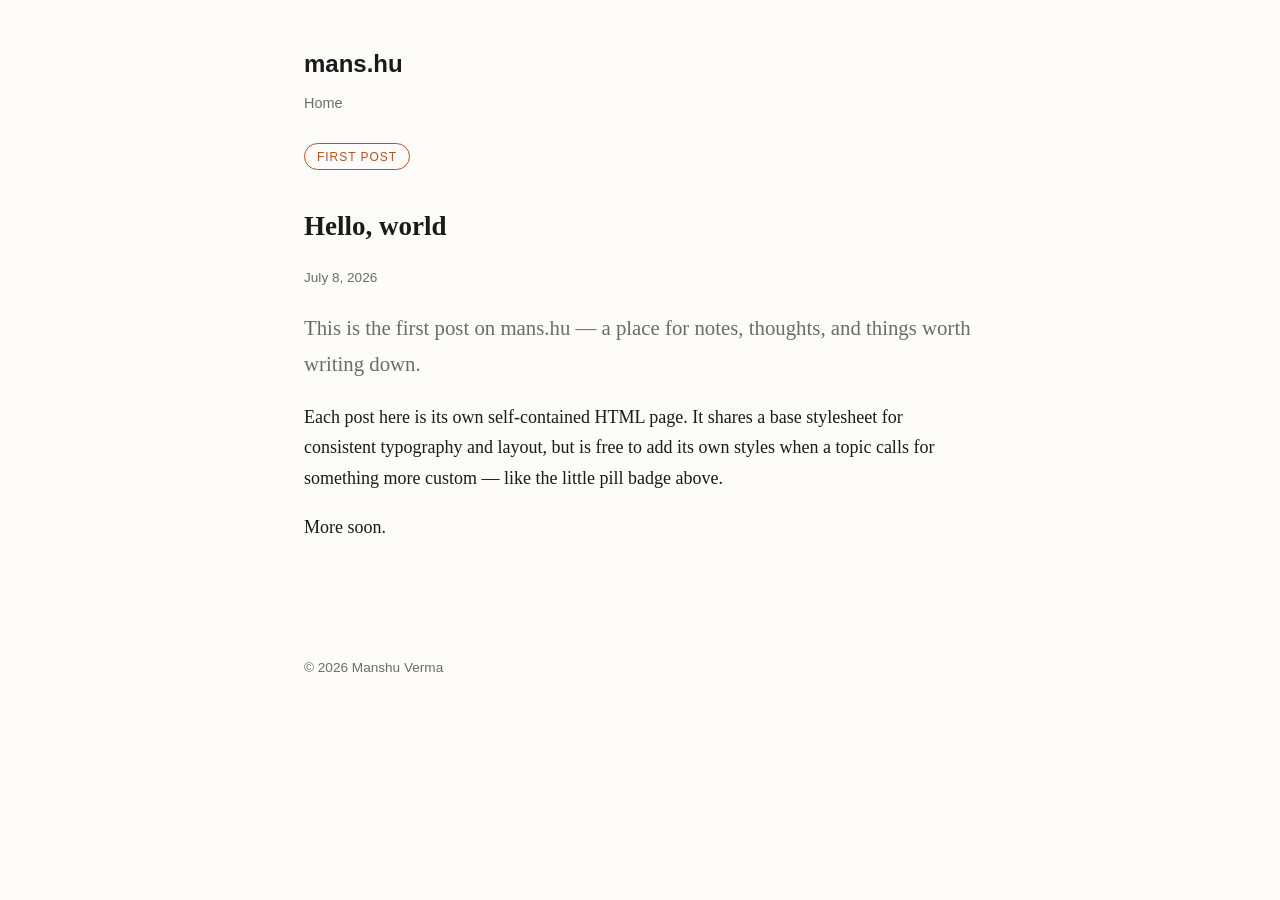
==== posts/2026-07-08-hello-world.html @ ea30312e "Scaffold static blog: base styles, homepage, first post Plain HTML/CSS, no build tool — each post is" ====
<!doctype html>
<html lang="en">
<head>
  <meta charset="utf-8">
  <meta name="viewport" content="width=device-width, initial-scale=1">
  <title>Hello, world — mans.hu</title>
  <meta name="description" content="The first post on mans.hu.">
  <link rel="stylesheet" href="/assets/css/base.css">
  <style>
    /* Post-specific touches — every post is free to add its own styling like this. */
    .lede {
      font-size: 1.3rem;
      color: var(--muted);
    }
    .stamp {
      display: inline-block;
      font-family: var(--font-sans);
      font-size: 0.75rem;
      letter-spacing: 0.08em;
      text-transform: uppercase;
      color: var(--accent);
      border: 1px solid var(--accent);
      border-radius: 999px;
      padding: 0.15rem 0.75rem;
      margin-bottom: 1rem;
    }
  </style>
</head>
<body>
  <header>
    <h1>mans.hu</h1>
    <nav>
      <a href="/">Home</a>
    </nav>
  </header>

  <main>
    <article>
      <span class="stamp">First post</span>
      <h1>Hello, world</h1>
      <p class="post-date">July 8, 2026</p>
      <p class="lede">This is the first post on mans.hu — a place for notes, thoughts, and things worth writing down.</p>
      <p>Each post here is its own self-contained HTML page. It shares a base stylesheet for consistent typography and layout, but is free to add its own styles when a topic calls for something more custom — like the little pill badge above.</p>
      <p>More soon.</p>
    </article>
  </main>

  <footer>
    &copy; 2026 Manshu Verma
  </footer>
</body>
</html>
---- assets/css/base.css ----
/* Shared base styles for mans.hu — typography, layout, light/dark mode.
   Individual posts may add their own <style> block to override or extend this. */

:root {
  color-scheme: light dark;
  --bg: #fdfcfb;
  --fg: #1a1a1a;
  --muted: #6b6b6b;
  --accent: #b3541e;
  --border: #e7e2dc;
  --max-width: 42rem;
  --font-serif: "Iowan Old Style", "Palatino Linotype", Georgia, serif;
  --font-sans: -apple-system, BlinkMacSystemFont, "Segoe UI", Helvetica, Arial, sans-serif;
}

@media (prefers-color-scheme: dark) {
  :root {
    --bg: #161513;
    --fg: #e9e6e1;
    --muted: #9b968f;
    --accent: #e08a4f;
    --border: #2c2a26;
  }
}

* {
  box-sizing: border-box;
}

html {
  -webkit-text-size-adjust: 100%;
}

body {
  margin: 0;
  padding: 0 1.25rem;
  background: var(--bg);
  color: var(--fg);
  font-family: var(--font-serif);
  font-size: 1.125rem;
  line-height: 1.7;
}

main, header, footer {
  max-width: var(--max-width);
  margin: 0 auto;
}

header {
  padding: 3rem 0 1.5rem;
}

header h1 {
  font-size: 1.5rem;
  margin: 0 0 0.25rem;
  font-family: var(--font-sans);
  font-weight: 600;
}

header p {
  margin: 0;
  color: var(--muted);
  font-family: var(--font-sans);
  font-size: 0.95rem;
}

nav {
  font-family: var(--font-sans);
  font-size: 0.9rem;
  margin-top: 0.75rem;
}

nav a {
  color: var(--muted);
  text-decoration: none;
  margin-right: 1rem;
}

nav a:hover {
  color: var(--accent);
}

main {
  padding-bottom: 4rem;
}

h1, h2, h3 {
  line-height: 1.3;
}

a {
  color: var(--accent);
}

a:hover {
  text-decoration: none;
}

pre, code {
  font-family: "SF Mono", Menlo, Consolas, monospace;
  font-size: 0.9em;
}

pre {
  background: rgba(127, 127, 127, 0.1);
  padding: 1rem;
  border-radius: 6px;
  overflow-x: auto;
}

blockquote {
  margin: 1.5rem 0;
  padding-left: 1rem;
  border-left: 3px solid var(--border);
  color: var(--muted);
}

img {
  max-width: 100%;
  border-radius: 4px;
}

hr {
  border: none;
  border-top: 1px solid var(--border);
  margin: 2rem 0;
}

.post-list {
  list-style: none;
  padding: 0;
  margin: 0;
}

.post-list li {
  padding: 1rem 0;
  border-bottom: 1px solid var(--border);
}

.post-list li:first-child {
  padding-top: 0;
}

.post-list a {
  font-family: var(--font-sans);
  font-weight: 600;
  font-size: 1.1rem;
  text-decoration: none;
  color: var(--fg);
}

.post-list a:hover {
  color: var(--accent);
}

.post-date {
  display: block;
  font-family: var(--font-sans);
  font-size: 0.85rem;
  color: var(--muted);
  margin-top: 0.25rem;
}

footer {
  padding: 2rem 0 3rem;
  font-family: var(--font-sans);
  font-size: 0.85rem;
  color: var(--muted);
}
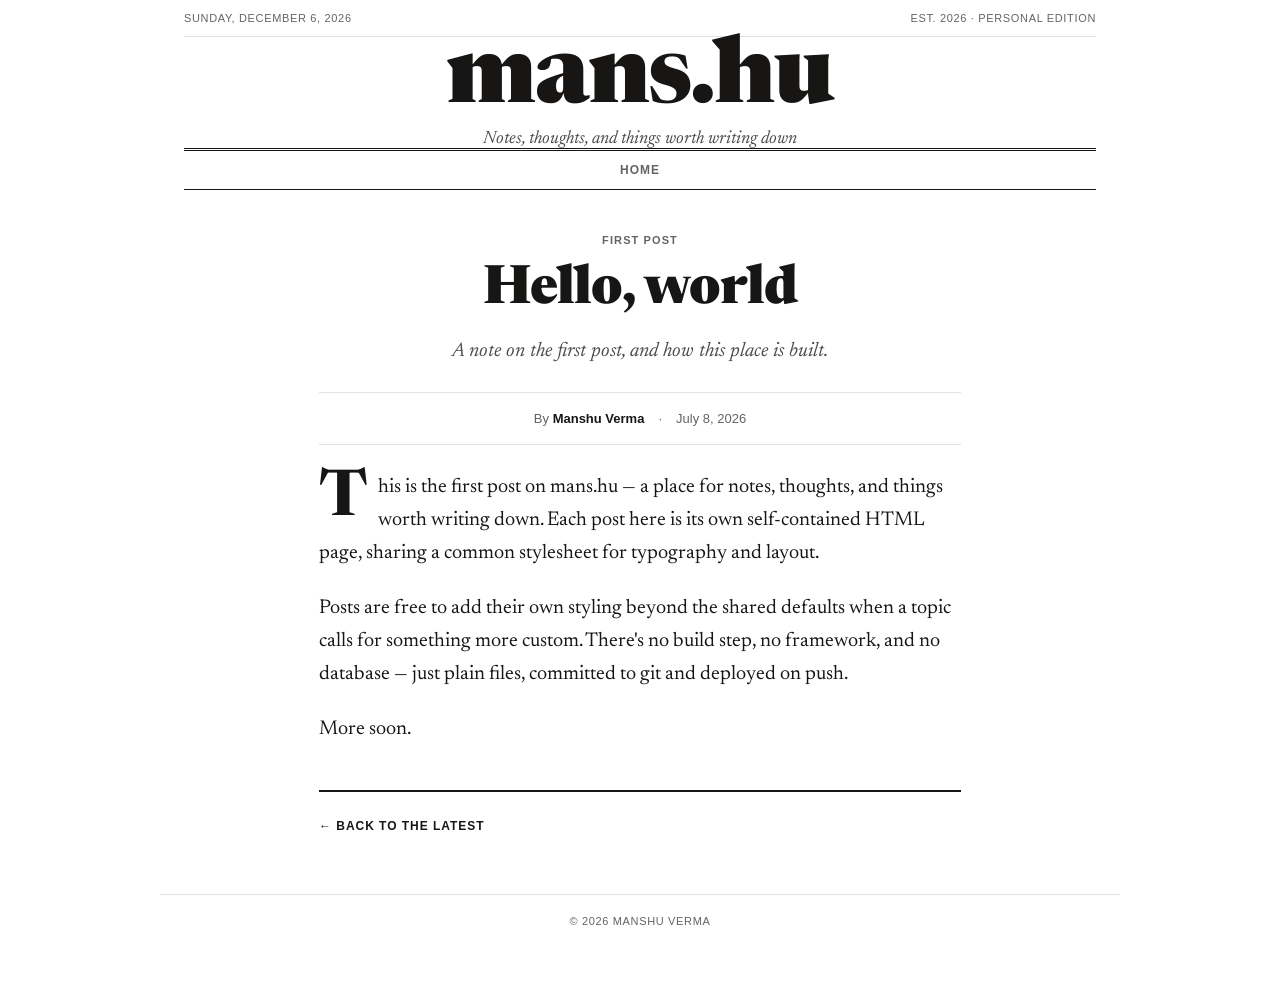
==== commit 530ea1e8: "Redesign as black & white editorial layout, add life-in-weeks post Adopt masthead/lead/story/prose l" ====
--- a/posts/2026-07-08-hello-world.html
+++ b/posts/2026-07-08-hello-world.html
@@ -5,48 +5,59 @@
   <meta name="viewport" content="width=device-width, initial-scale=1">
   <title>Hello, world — mans.hu</title>
   <meta name="description" content="The first post on mans.hu.">
-  <link rel="stylesheet" href="/assets/css/base.css">
-  <style>
-    /* Post-specific touches — every post is free to add its own styling like this. */
-    .lede {
-      font-size: 1.3rem;
-      color: var(--muted);
-    }
-    .stamp {
-      display: inline-block;
-      font-family: var(--font-sans);
-      font-size: 0.75rem;
-      letter-spacing: 0.08em;
-      text-transform: uppercase;
-      color: var(--accent);
-      border: 1px solid var(--accent);
-      border-radius: 999px;
-      padding: 0.15rem 0.75rem;
-      margin-bottom: 1rem;
-    }
-  </style>
+  <link rel="preconnect" href="https://fonts.googleapis.com">
+  <link rel="preconnect" href="https://fonts.gstatic.com" crossorigin>
+  <link href="https://fonts.googleapis.com/css2?family=Newsreader:ital,opsz,wght@0,6..72,400..800;1,6..72,400..500&display=swap" rel="stylesheet">
+  <link rel="stylesheet" href="../assets/css/base.css">
 </head>
 <body>
-  <header>
-    <h1>mans.hu</h1>
-    <nav>
-      <a href="/">Home</a>
+
+  <header class="masthead">
+    <div class="masthead__bar">
+      <span id="dateline"></span>
+      <span>Est. 2026 &middot; Personal edition</span>
+    </div>
+    <a class="masthead__brand" href="../index.html">
+      <div class="masthead__wordmark">mans.hu</div>
+      <div class="masthead__tagline">Notes, thoughts, and things worth writing down</div>
+    </a>
+    <nav class="masthead__nav">
+      <a href="../index.html">Home</a>
     </nav>
   </header>
 
-  <main>
-    <article>
-      <span class="stamp">First post</span>
-      <h1>Hello, world</h1>
-      <p class="post-date">July 8, 2026</p>
-      <p class="lede">This is the first post on mans.hu — a place for notes, thoughts, and things worth writing down.</p>
-      <p>Each post here is its own self-contained HTML page. It shares a base stylesheet for consistent typography and layout, but is free to add its own styles when a topic calls for something more custom — like the little pill badge above.</p>
+  <main class="article">
+    <div class="article__head">
+      <span class="kicker">First post</span>
+      <h1 class="article__title">Hello, world</h1>
+      <p class="article__dek">A note on the first post, and how this place is built.</p>
+    </div>
+
+    <div class="article__meta">
+      <span>By <strong>Manshu Verma</strong></span>
+      <span aria-hidden="true">&middot;</span>
+      <span>July 8, 2026</span>
+    </div>
+
+    <div class="prose">
+      <p>This is the first post on mans.hu — a place for notes, thoughts, and things worth writing down. Each post here is its own self-contained HTML page, sharing a common stylesheet for typography and layout.</p>
+      <p>Posts are free to add their own styling beyond the shared defaults when a topic calls for something more custom. There's no build step, no framework, and no database — just plain files, committed to git and deployed on push.</p>
       <p>More soon.</p>
-    </article>
+    </div>
+
+    <div class="article__foot">
+      <a href="../index.html">&larr; Back to the latest</a>
+    </div>
   </main>
 
-  <footer>
+  <footer class="site-footer">
     &copy; 2026 Manshu Verma
   </footer>
+
+  <script>
+    document.getElementById('dateline').textContent = new Date().toLocaleDateString('en-US', {
+      weekday: 'long', year: 'numeric', month: 'long', day: 'numeric'
+    });
+  </script>
 </body>
 </html>
--- a/assets/css/base.css
+++ b/assets/css/base.css
@@ -1,169 +1,226 @@
-/* Shared base styles for mans.hu — typography, layout, light/dark mode.
-   Individual posts may add their own <style> block to override or extend this. */
+/* ============================================================
+   mans.hu — editorial blog stylesheet
+   Plain HTML + CSS. No build step, no dependencies except one
+   Google Font (Newsreader), linked in each page's <head>.
+   Adapted from a starter template — see starter-site/ for the source.
+   ============================================================ */
 
 :root {
-  color-scheme: light dark;
-  --bg: #fdfcfb;
-  --fg: #1a1a1a;
-  --muted: #6b6b6b;
-  --accent: #b3541e;
-  --border: #e7e2dc;
-  --max-width: 42rem;
-  --font-serif: "Iowan Old Style", "Palatino Linotype", Georgia, serif;
-  --font-sans: -apple-system, BlinkMacSystemFont, "Segoe UI", Helvetica, Arial, sans-serif;
-}
-
-@media (prefers-color-scheme: dark) {
-  :root {
-    --bg: #161513;
-    --fg: #e9e6e1;
-    --muted: #9b968f;
-    --accent: #e08a4f;
-    --border: #2c2a26;
-  }
-}
-
-* {
-  box-sizing: border-box;
-}
-
-html {
-  -webkit-text-size-adjust: 100%;
-}
-
+  /* Palette — black & white */
+  --ink:        #171614;  /* near-black text            */
+  --ink-2:      #4d4c4a;  /* secondary text             */
+  --ink-3:      #656462;  /* meta / tertiary text        */
+  --ink-4:      #c2c1be;  /* disabled / caption credit   */
+  --paper:      #ffffff;  /* page background            */
+  --rule:       #e3e2df;  /* hairline dividers          */
+
+  /* Type */
+  --serif: 'Newsreader', Georgia, 'Times New Roman', serif;
+  --sans:  -apple-system, BlinkMacSystemFont, 'Segoe UI', Roboto,
+           'Helvetica Neue', Arial, sans-serif;
+}
+
+/* ---- reset-ish ---- */
+* { box-sizing: border-box; }
+html { -webkit-text-size-adjust: 100%; }
 body {
   margin: 0;
-  padding: 0 1.25rem;
-  background: var(--bg);
-  color: var(--fg);
-  font-family: var(--font-serif);
-  font-size: 1.125rem;
-  line-height: 1.7;
-}
-
-main, header, footer {
-  max-width: var(--max-width);
-  margin: 0 auto;
-}
-
-header {
-  padding: 3rem 0 1.5rem;
-}
-
-header h1 {
-  font-size: 1.5rem;
-  margin: 0 0 0.25rem;
-  font-family: var(--font-sans);
-  font-weight: 600;
-}
-
-header p {
-  margin: 0;
-  color: var(--muted);
-  font-family: var(--font-sans);
-  font-size: 0.95rem;
-}
-
-nav {
-  font-family: var(--font-sans);
-  font-size: 0.9rem;
-  margin-top: 0.75rem;
-}
-
-nav a {
-  color: var(--muted);
-  text-decoration: none;
-  margin-right: 1rem;
-}
-
-nav a:hover {
-  color: var(--accent);
-}
-
-main {
-  padding-bottom: 4rem;
-}
-
-h1, h2, h3 {
-  line-height: 1.3;
-}
-
-a {
-  color: var(--accent);
-}
-
-a:hover {
-  text-decoration: none;
-}
-
-pre, code {
-  font-family: "SF Mono", Menlo, Consolas, monospace;
-  font-size: 0.9em;
-}
-
-pre {
-  background: rgba(127, 127, 127, 0.1);
-  padding: 1rem;
-  border-radius: 6px;
-  overflow-x: auto;
-}
-
-blockquote {
-  margin: 1.5rem 0;
-  padding-left: 1rem;
-  border-left: 3px solid var(--border);
-  color: var(--muted);
-}
-
-img {
-  max-width: 100%;
-  border-radius: 4px;
-}
-
-hr {
-  border: none;
-  border-top: 1px solid var(--border);
-  margin: 2rem 0;
-}
-
-.post-list {
-  list-style: none;
-  padding: 0;
-  margin: 0;
-}
-
-.post-list li {
-  padding: 1rem 0;
-  border-bottom: 1px solid var(--border);
-}
-
-.post-list li:first-child {
-  padding-top: 0;
-}
-
-.post-list a {
-  font-family: var(--font-sans);
-  font-weight: 600;
-  font-size: 1.1rem;
-  text-decoration: none;
-  color: var(--fg);
-}
-
-.post-list a:hover {
-  color: var(--accent);
-}
-
-.post-date {
-  display: block;
-  font-family: var(--font-sans);
-  font-size: 0.85rem;
-  color: var(--muted);
-  margin-top: 0.25rem;
-}
-
-footer {
-  padding: 2rem 0 3rem;
-  font-family: var(--font-sans);
-  font-size: 0.85rem;
-  color: var(--muted);
-}
+  background: var(--paper);
+  color: var(--ink);
+  font-family: var(--sans);
+  -webkit-font-smoothing: antialiased;
+  padding-bottom: 80px;
+}
+img { max-width: 100%; display: block; }
+a { color: inherit; text-decoration: none; }
+a:hover { color: var(--ink-2); }
+::selection { background: var(--ink); color: #fff; }
+
+/* ============================================================
+   MASTHEAD
+   ============================================================ */
+.masthead { max-width: 960px; margin: 0 auto; padding: 0 24px; }
+
+.masthead__bar {
+  display: flex; justify-content: space-between; align-items: center;
+  padding: 12px 0;
+  font-size: 11px; letter-spacing: 0.06em; text-transform: uppercase;
+  color: var(--ink-3);
+  border-bottom: 1px solid var(--rule);
+}
+
+.masthead__brand { text-align: center; padding: 22px 0 14px; }
+.masthead__wordmark {
+  font-family: var(--serif); font-weight: 800;
+  letter-spacing: -0.02em; line-height: 0.95;
+  font-size: clamp(44px, 8vw, 92px);
+}
+.masthead__tagline {
+  font-family: var(--serif); font-style: italic;
+  font-size: clamp(14px, 2vw, 18px); color: var(--ink-2); margin-top: 6px;
+}
+
+.masthead__nav {
+  display: flex; justify-content: center; flex-wrap: wrap; gap: 28px;
+  padding: 12px 0;
+  border-top: 3px double var(--ink);
+  border-bottom: 1px solid var(--ink);
+  font-size: 12px; font-weight: 600; letter-spacing: 0.08em;
+  text-transform: uppercase;
+}
+.masthead__nav a { color: var(--ink-3); }
+.masthead__nav a:hover,
+.masthead__nav a[aria-current="page"] { color: var(--ink); }
+
+/* ============================================================
+   LAYOUT WRAPPERS
+   ============================================================ */
+.feed    { max-width: 720px; margin: 0 auto; padding: 0 24px; }
+.article { max-width: 690px; margin: 0 auto; padding: 0 24px; }
+
+/* small reusable label / kicker */
+.kicker {
+  font-size: 11px; font-weight: 600; letter-spacing: 0.08em;
+  text-transform: uppercase; color: var(--ink-3);
+}
+.byline { font-size: 13px; color: var(--ink-3); }
+.byline strong { color: var(--ink); font-weight: 600; }
+
+/* ============================================================
+   LEAD STORY
+   ============================================================ */
+.lead {
+  padding: 40px 0 36px;
+  border-bottom: 2px solid var(--ink);
+}
+.lead__media { aspect-ratio: 16 / 9; background: var(--rule); margin-bottom: 22px; overflow: hidden; }
+.lead__media img { width: 100%; height: 100%; object-fit: cover; }
+.lead .kicker { display: block; margin-bottom: 12px; }
+.lead__title {
+  font-family: var(--serif); font-weight: 800;
+  font-size: clamp(30px, 4.6vw, 46px); line-height: 1.05;
+  letter-spacing: -0.015em; margin: 0 0 14px;
+}
+.lead__dek {
+  font-family: var(--serif); font-size: 19px; line-height: 1.5;
+  color: var(--ink-2); margin: 0 0 18px; max-width: 60ch;
+}
+
+/* ============================================================
+   STORY (feed row) — text left, thumbnail right
+   ============================================================ */
+.story {
+  display: flex; gap: 24px; align-items: flex-start;
+  padding: 26px 0; border-bottom: 1px solid var(--rule);
+}
+.story__body { flex: 1; min-width: 0; }
+.story .kicker { display: block; margin-bottom: 8px; }
+.story__title {
+  font-family: var(--serif); font-weight: 700; font-size: 24px;
+  line-height: 1.12; letter-spacing: -0.01em; margin: 0 0 8px;
+}
+.story__dek {
+  font-family: var(--serif); font-size: 16px; line-height: 1.45;
+  color: var(--ink-2); margin: 0 0 10px;
+}
+.story__thumb {
+  width: 132px; height: 110px; flex-shrink: 0;
+  background: var(--rule); overflow: hidden;
+}
+.story__thumb img { width: 100%; height: 100%; object-fit: cover; }
+
+/* variant: thumbnail on the LEFT (used on section pages) */
+.story--left { flex-direction: row; }
+.story--left .story__thumb { width: 150px; height: 120px; order: -1; }
+
+/* ============================================================
+   SECTION HEADER
+   ============================================================ */
+.section-head {
+  padding: 44px 0 28px; border-bottom: 2px solid var(--ink);
+  text-align: center;
+}
+.section-head .kicker { display: block; letter-spacing: 0.1em; margin-bottom: 12px; }
+.section-head__title {
+  font-family: var(--serif); font-weight: 800;
+  font-size: clamp(40px, 7vw, 68px); line-height: 1;
+  letter-spacing: -0.02em; margin: 0 0 14px;
+}
+.section-head__desc {
+  font-family: var(--serif); font-style: italic; font-size: 18px;
+  color: var(--ink-2); margin: 0 auto; max-width: 52ch;
+}
+
+/* ============================================================
+   ARTICLE PAGE
+   ============================================================ */
+.article__head { text-align: center; padding: 44px 0 0; }
+.article__head .kicker { display: block; letter-spacing: 0.1em; margin-bottom: 16px; }
+.article__title {
+  font-family: var(--serif); font-weight: 800;
+  font-size: clamp(34px, 5.4vw, 54px); line-height: 1.04;
+  letter-spacing: -0.02em; margin: 0 0 18px;
+}
+.article__dek {
+  font-family: var(--serif); font-style: italic; font-size: 20px;
+  line-height: 1.45; color: var(--ink-2); margin: 0 auto 26px; max-width: 56ch;
+}
+.article__meta {
+  display: flex; justify-content: center; align-items: center; gap: 14px;
+  flex-wrap: wrap; padding: 18px 0;
+  border-top: 1px solid var(--rule); border-bottom: 1px solid var(--rule);
+  font-size: 13px; color: var(--ink-3);
+}
+.article__meta strong { color: var(--ink); font-weight: 600; }
+
+.article figure { margin: 28px 0 8px; }
+.article figure .media { aspect-ratio: 3 / 2; background: var(--rule); overflow: hidden; }
+.article figure img { width: 100%; height: 100%; object-fit: cover; }
+.article figcaption {
+  font-size: 12px; color: var(--ink-3); margin-top: 10px; line-height: 1.4;
+}
+.article figcaption .credit { color: var(--ink-4); }
+
+/* the readable body — this is the type contract that makes it feel editorial */
+.prose {
+  font-family: var(--serif); font-size: 20px; line-height: 1.65; color: var(--ink);
+}
+.prose p { margin: 22px 0 0; }
+.prose p:first-of-type { margin-top: 26px; }
+/* drop cap on the first paragraph */
+.prose > p:first-of-type::first-letter {
+  font-size: 64px; font-weight: 700; line-height: 0.72;
+  float: left; padding: 6px 10px 0 0;
+}
+.prose h2 {
+  font-family: var(--serif); font-weight: 700; font-size: 28px;
+  line-height: 1.2; letter-spacing: -0.01em; margin: 38px 0 4px;
+}
+.prose blockquote {
+  margin: 34px 0; padding: 0 0 0 24px; border-left: 3px solid var(--ink);
+  font-style: italic; font-size: 26px; line-height: 1.3; letter-spacing: -0.01em;
+}
+
+.article__foot {
+  margin-top: 44px; padding-top: 24px; border-top: 2px solid var(--ink);
+}
+.article__foot a {
+  font-size: 12px; font-weight: 600; letter-spacing: 0.08em;
+  text-transform: uppercase; color: var(--ink);
+}
+
+/* ============================================================
+   FOOTER
+   ============================================================ */
+.site-footer {
+  max-width: 960px; margin: 60px auto 0; padding: 20px 24px 0;
+  border-top: 1px solid var(--rule);
+  font-size: 11px; letter-spacing: 0.06em; text-transform: uppercase;
+  color: var(--ink-3); text-align: center;
+}
+
+/* small screens: stack the feed thumbnail under the text */
+@media (max-width: 560px) {
+  .story, .story--left { flex-direction: column; }
+  .story__thumb, .story--left .story__thumb { width: 100%; height: 200px; order: 0; }
+}
